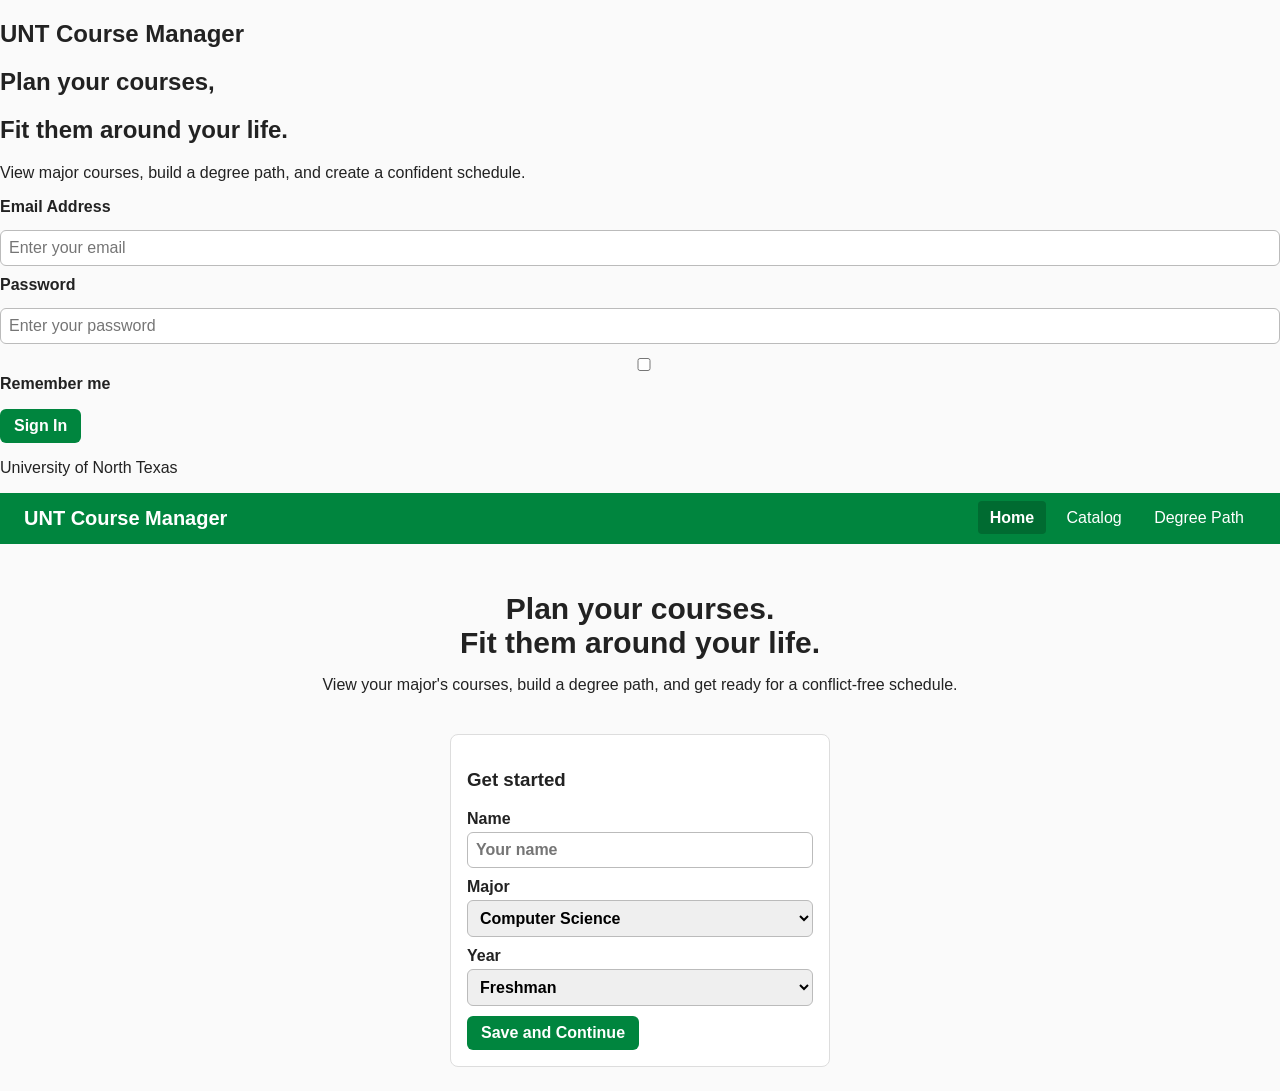
==== index_login.html @ fa164ab2 "Add files via upload" ====
<!DOCTYPE html>
<html lang="en">
<head>
<meta charset="UTF-8">
<meta name="viewport" content="width=device-width, initial-scale=1">
<title>UNT Course Manager</title>
<link rel="stylesheet" href="css/style.css">
</head>
<body>
<section id="login-page">
  <div class="login-container">

    <div class="login-logo">
      <h1>UNT Course Manager</h1>
    </div>

    <h2>Plan your courses,</h2>
    <h2>Fit them around your life.</h2>
    <p class="login-subtitle">View major courses, build a degree path, and create a confident schedule.</p>

    <form id="login-form">

      <label for="login-email">Email Address</label>
      <input
        type="email"
        id="login-email"
        placeholder="Enter your email"
        required
      >

      <label for="login-password">Password</label>
      <input
        type="password"
        id="login-password"
        placeholder="Enter your password"
        minlength="6"
        required
      >

      <div class="login-options">
        <label class="remember">
          <input type="checkbox" id="remember-me">
          Remember me
        </label>
      </div>

      <p id="login-error"></p>

      <button type="submit" class="btn login-btn">
        Sign In
      </button>

    </form>

    <p class="login-footer">
      University of North Texas
    </p>

  </div>
</section>

<header>
  <h1>UNT Course Manager</h1>
  <nav>
    <a href="#home" data-v="home">Home</a>
    <a href="#catalog" data-v="catalog">Catalog</a>
    <a href="#path" data-v="path">Degree Path</a>
  </nav>
</header>
<main>
  <section id="home" class="view">
    <div class="hero">
      <h2>Plan your courses.<br>Fit them around your life.</h2>
      <p>View your major's courses, build a degree path, and get ready for a conflict-free schedule.</p>
    </div>
    <form id="profile" class="card">
      <h3>Get started</h3>
      <label>Name <input id="p-name" required placeholder="Your name"></label>
      <label>Major
        <select id="p-major"><option>Computer Science</option><option>Information Technology</option><option>Cybersecurity</option></select>
      </label>
      <label>Year
        <select id="p-year"><option>Freshman</option><option>Sophomore</option><option>Junior</option><option>Senior</option></select>
      </label>
      <button class="btn" type="submit">Save and Continue</button>
    </form>
  </section>

  <section id="catalog" class="view">
    <h2>Major Course Catalog</h2>
    <div class="filters">
      <input id="f-search" placeholder="Search by code or title...">
      <select id="f-type"><option value="">All types</option></select>
      <select id="f-level"><option value="">All levels</option><option value="1">1000</option><option value="2">2000</option><option value="3">3000</option><option value="4">4000</option></select>
    </div>
    <table>
      <thead><tr><th>Course</th><th>Title</th><th>Type</th><th>Cr</th><th></th></tr></thead>
      <tbody id="rows"></tbody>
    </table>
    <p class="note">Sample data. Verify against the UNT catalog before the final demo.</p>
  </section>

  <section id="path" class="view">
    <h2>Degree Path</h2>
    <div class="bar-wrap"><div class="bar"><div id="bar-fill"></div></div><span id="bar-text"></span></div>
    <div class="actions">
      <button class="btn" id="suggest">Load suggested plan</button>
      <button class="btn ghost" id="clear">Clear plan</button>
    </div>
    <div id="unassigned" class="card"></div>
    <div id="grid" class="grid"></div>
  </section>
</main>
<script src="js/data.js"></script>
<script src="js/app.js"></script>
</body>
</html>
---- css/style.css ----
:root{--g:#00853E;--dg:#006B31;--lg:#E6F4EA;--gr:#f2f2f2;--tx:#222}
*{box-sizing:border-box}
body{margin:0;font-family:Segoe UI,Arial,sans-serif;color:var(--tx);background:#fafafa}
header{background:var(--g);color:#fff;display:flex;justify-content:space-between;align-items:center;padding:0 24px;flex-wrap:wrap}
header h1{font-size:20px;margin:14px 0}
nav a{color:#fff;text-decoration:none;padding:8px 12px;margin-left:4px;border-radius:4px}
nav a.active{background:var(--dg);font-weight:bold}
main{max-width:1100px;margin:0 auto;padding:24px}
.view{display:none}.view.show{display:block}
.hero{text-align:center;padding:24px 0}
.hero h2{font-size:30px;margin:0 0 10px}
.card{background:#fff;border:1px solid #ddd;border-radius:8px;padding:16px;margin:16px 0}
#profile{max-width:380px;margin:0 auto}
label{display:block;font-weight:600;margin:10px 0}
input,select{width:100%;padding:8px;margin-top:4px;border:1px solid #bbb;border-radius:6px;font:inherit}
.btn{background:var(--g);color:#fff;border:0;border-radius:6px;padding:8px 14px;font:inherit;font-weight:600;cursor:pointer}
.btn:hover{background:var(--dg)}
.btn.ghost{background:#fff;color:var(--g);border:1px solid var(--g)}
.btn.done{background:#999}
.filters{display:flex;gap:10px;margin-bottom:12px;flex-wrap:wrap}
.filters input{flex:2;min-width:200px}.filters select{flex:1;min-width:130px}
table{width:100%;border-collapse:collapse;background:#fff}
th{background:var(--g);color:#fff;text-align:left}
th,td{padding:9px 10px;border-bottom:1px solid #e5e5e5}
tr:nth-child(even) td{background:var(--gr)}
.note{color:#777;font-size:13px}
.bar-wrap{display:flex;align-items:center;gap:12px}
.bar{flex:1;max-width:420px;height:16px;background:#e3e3e3;border-radius:8px;overflow:hidden}
#bar-fill{height:100%;width:0;background:var(--g)}
.actions{margin:14px 0;display:flex;gap:10px}
.grid{display:grid;grid-template-columns:repeat(auto-fill,minmax(230px,1fr));gap:12px}
.sem{background:#fff;border:2px solid var(--g);border-radius:8px;padding:10px;min-height:120px}
.sem h4{margin:0 0 8px;color:var(--g)}
.sem .tot{font-size:12px;color:#666}.sem .tot.over{color:#b22222;font-weight:bold}
.chip{display:flex;justify-content:space-between;align-items:center;gap:6px;background:var(--lg);border:1px solid var(--g);border-radius:6px;padding:5px 8px;margin:6px 0;font-size:13px}
.chip select{width:auto;margin:0;padding:2px;font-size:12px}
.chip button{border:0;background:none;color:#b22222;cursor:pointer;font-size:15px}
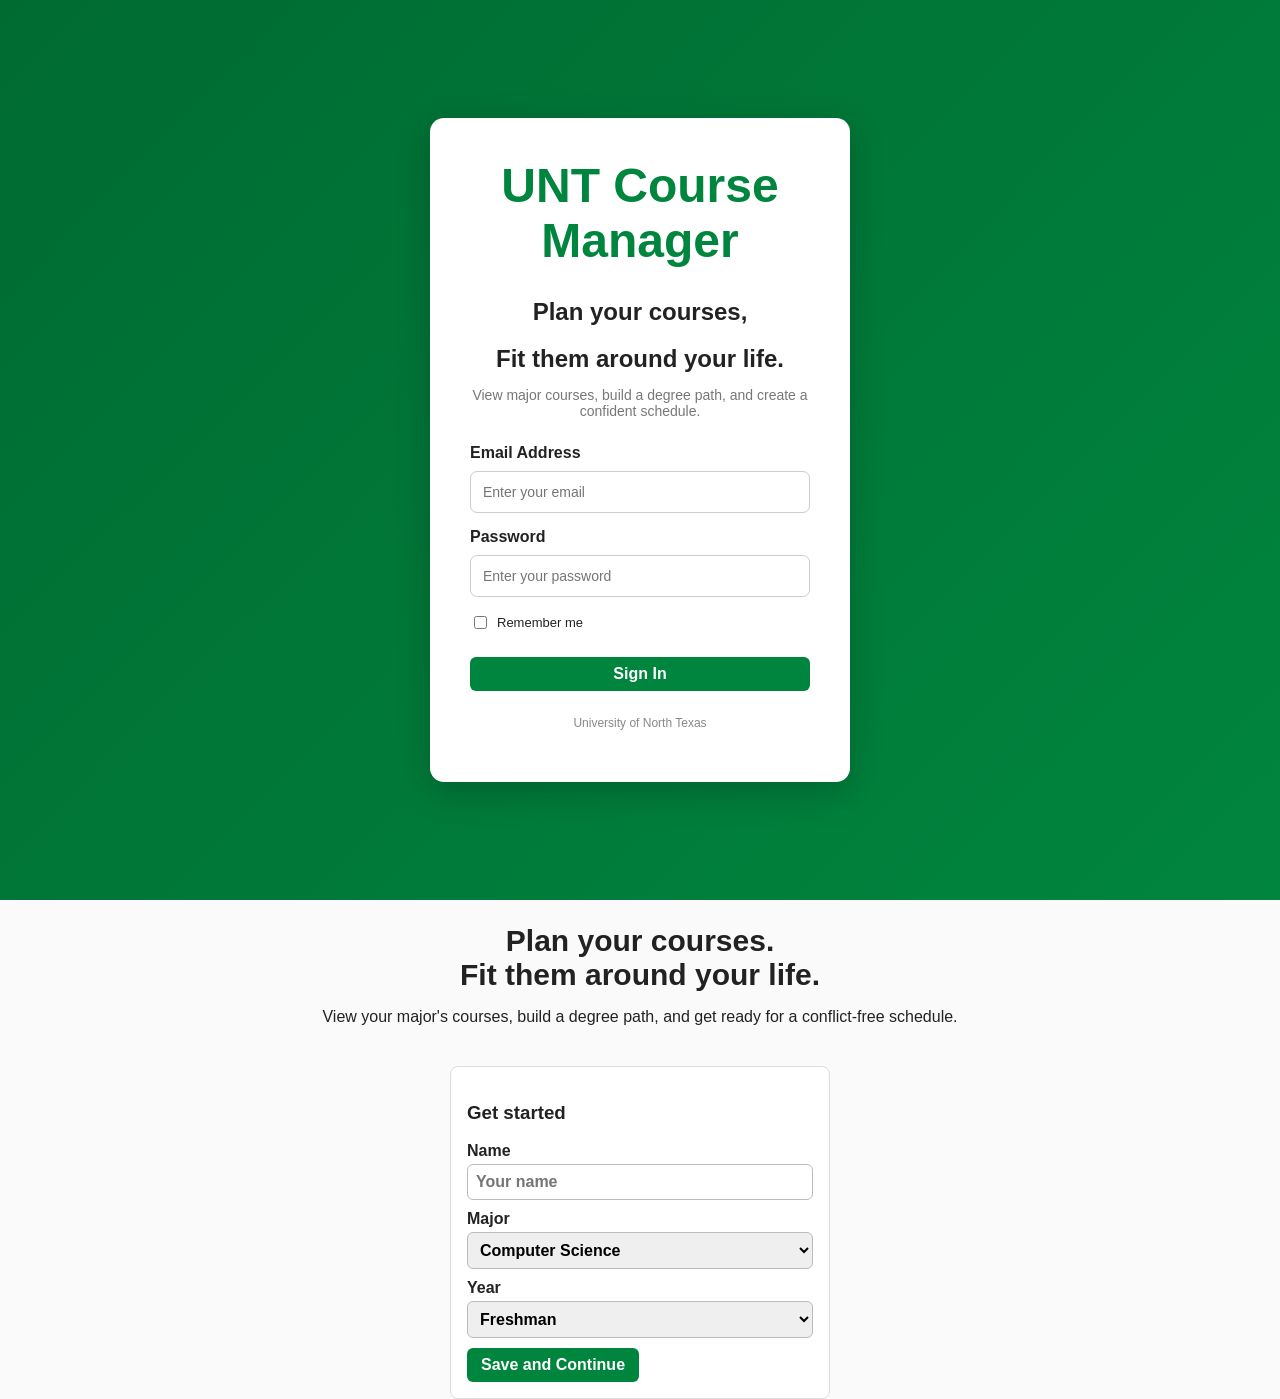
==== commit 1535c11d: "Add login styles and script to index_login.html" ====
--- a/index_login.html
+++ b/index_login.html
@@ -1,6 +1,8 @@
 <!DOCTYPE html>
 <html lang="en">
 <head>
+<link rel="stylesheet" href="css/style.css">
+<link rel="stylesheet" href="css/style_login.css">
 <meta charset="UTF-8">
 <meta name="viewport" content="width=device-width, initial-scale=1">
 <title>UNT Course Manager</title>
@@ -59,6 +61,7 @@
   </div>
 </section>
 
+<div id="app-shell" hidden>
 <header>
   <h1>UNT Course Manager</h1>
   <nav>
@@ -68,6 +71,7 @@
   </nav>
 </header>
 <main>
+</div>
   <section id="home" class="view">
     <div class="hero">
       <h2>Plan your courses.<br>Fit them around your life.</h2>
@@ -112,6 +116,6 @@
   </section>
 </main>
 <script src="js/data.js"></script>
-<script src="js/app.js"></script>
+<script src="js/app_login.js"></script>
 </body>
 </html>
--- a/css/style_login.css
+++ b/css/style_login.css
@@ -0,0 +1,57 @@
+:root{--g:#00853E;--dg:#006B31;--lg:#E6F4EA;--gr:#f2f2f2;--tx:#222}
+*{box-sizing:border-box}
+body{margin:0;font-family:Segoe UI,Arial,sans-serif;color:var(--tx);background:#fafafa}
+header{background:var(--g);color:#fff;display:flex;justify-content:space-between;align-items:center;padding:0 24px;flex-wrap:wrap}
+header h1{font-size:20px;margin:14px 0}
+nav a{color:#fff;text-decoration:none;padding:8px 12px;margin-left:4px;border-radius:4px}
+nav a.active{background:var(--dg);font-weight:bold}
+main{max-width:1100px;margin:0 auto;padding:24px}
+.view{display:none}.view.show{display:block}
+.hero{text-align:center;padding:24px 0}
+.hero h2{font-size:30px;margin:0 0 10px}
+.card{background:#fff;border:1px solid #ddd;border-radius:8px;padding:16px;margin:16px 0}
+#profile{max-width:380px;margin:0 auto}
+label{display:block;font-weight:600;margin:10px 0}
+input,select{width:100%;padding:8px;margin-top:4px;border:1px solid #bbb;border-radius:6px;font:inherit}
+.btn{background:var(--g);color:#fff;border:0;border-radius:6px;padding:8px 14px;font:inherit;font-weight:600;cursor:pointer}
+.btn:hover{background:var(--dg)}
+.btn.ghost{background:#fff;color:var(--g);border:1px solid var(--g)}
+.btn.done{background:#999}
+.filters{display:flex;gap:10px;margin-bottom:12px;flex-wrap:wrap}
+.filters input{flex:2;min-width:200px}.filters select{flex:1;min-width:130px}
+table{width:100%;border-collapse:collapse;background:#fff}
+th{background:var(--g);color:#fff;text-align:left}
+th,td{padding:9px 10px;border-bottom:1px solid #e5e5e5}
+tr:nth-child(even) td{background:var(--gr)}
+.note{color:#777;font-size:13px}
+.bar-wrap{display:flex;align-items:center;gap:12px}
+.bar{flex:1;max-width:420px;height:16px;background:#e3e3e3;border-radius:8px;overflow:hidden}
+#bar-fill{height:100%;width:0;background:var(--g)}
+.actions{margin:14px 0;display:flex;gap:10px}
+.grid{display:grid;grid-template-columns:repeat(auto-fill,minmax(230px,1fr));gap:12px}
+.sem{background:#fff;border:2px solid var(--g);border-radius:8px;padding:10px;min-height:120px}
+.sem h4{margin:0 0 8px;color:var(--g)}
+.sem .tot{font-size:12px;color:#666}.sem .tot.over{color:#b22222;font-weight:bold}
+.chip{display:flex;justify-content:space-between;align-items:center;gap:6px;background:var(--lg);border:1px solid var(--g);border-radius:6px;padding:5px 8px;margin:6px 0;font-size:13px}
+.chip select{width:auto;margin:0;padding:2px;font-size:12px}
+.chip button{border:0;background:none;color:#b22222;cursor:pointer;font-size:15px}
+
+#login-page {min-height: 100vh;display: flex;justify-content: center;align-items: center;padding: 20px;background: linear-gradient(135deg, #006B31, #00853E);}
+.login-container {width: 100%;max-width: 420px;background: white;padding: 40px;border-radius: 14px;box-shadow: 0 10px 35px rgba(0,0,0,0.2);}
+.login-logo {text-align: center;margin-bottom: 30px;}
+.login-logo h1 {color: var(--g);font-size: 48px;margin: 0;font-weight: 800;}
+.login-logo p {color: #666;font-size: 13px;letter-spacing: 3px;margin: 5px 0;font-weight: bold;}
+.login-container h2 {text-align: center;margin-bottom: 8px;color: #222;}
+.login-subtitle {text-align: center;color: #777;font-size: 14px;margin-bottom: 25px;}
+.login-container label {display: block;font-weight: 600;margin: 15px 0 5px;}
+.login-container input:not([type="checkbox"]) {width: 100%;padding: 12px;border: 1px solid #ccc;border-radius: 7px;font-size: 14px;}
+.login-container input:focus {outline: none;border-color: var(--g);box-shadow: 0 0 4px rgba(0,133,62,0.3);}
+.login-options {display: flex;justify-content: space-between;align-items: center;margin: 15px 0;}
+.login-options .remember {display: flex;align-items: center;gap: 7px;margin: 0;font-size: 13px;font-weight: normal;}
+.login-options input {width: auto;}
+.login-btn {width: 100%;padding: 12px;margin-top: 10px;font-size: 16px;}
+#login-error {color: #c62828;font-size: 13px;text-align: center;}
+.login-footer {text-align: center;color: #888;font-size: 12px;margin-top: 25px;}
+.logout-btn {margin-left: 12px;background: #fff;color: var(--g);}
+.logout-btn:hover {background: #e6f4ea;}
+@media(max-width: 480px) {.login-container {padding: 28px 22px;}}
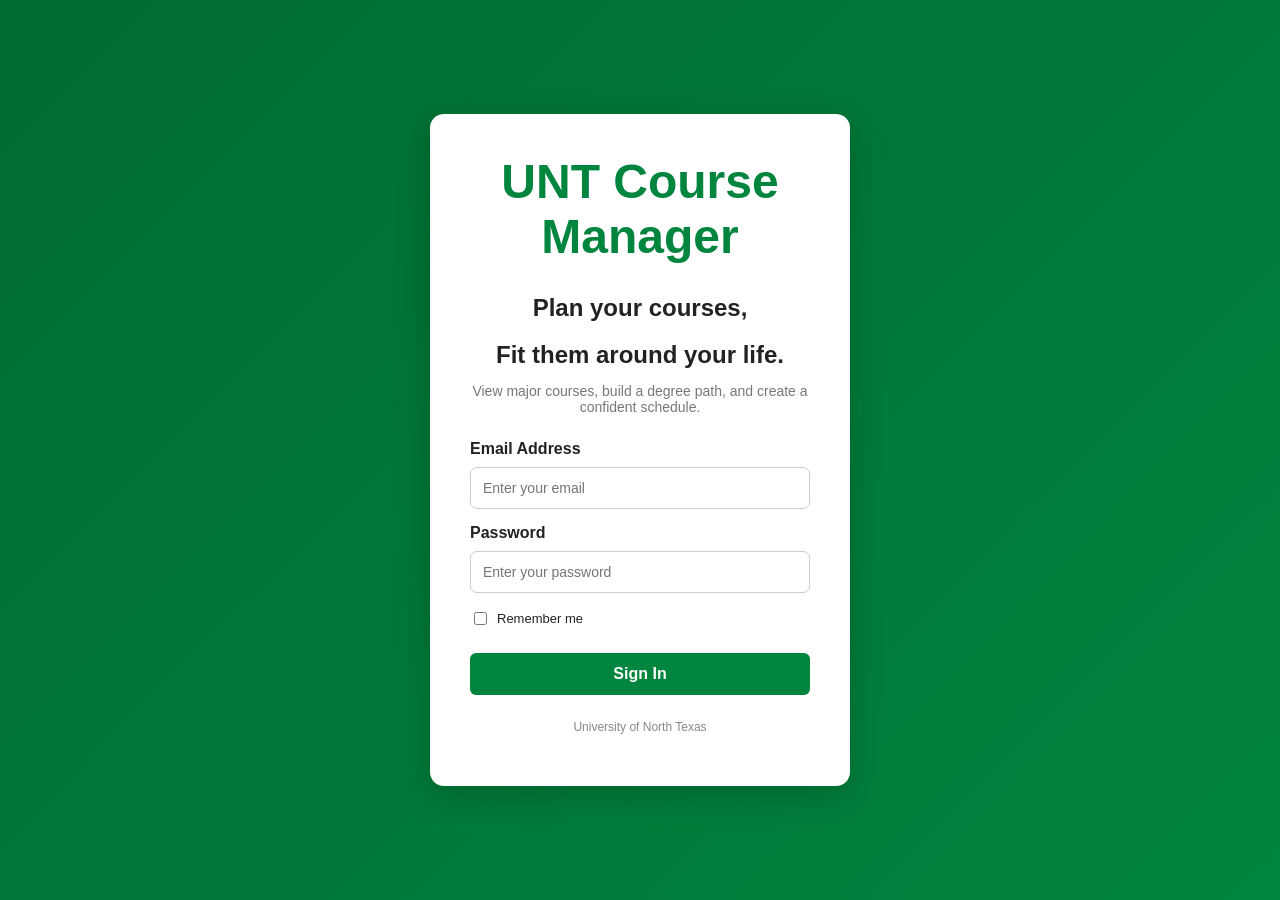
==== commit fcc103a3: "Fix duplicate stylesheet links in index_login.html" ====
--- a/index_login.html
+++ b/index_login.html
@@ -1,12 +1,11 @@
 <!DOCTYPE html>
 <html lang="en">
 <head>
-<link rel="stylesheet" href="css/style.css">
-<link rel="stylesheet" href="css/style_login.css">
 <meta charset="UTF-8">
 <meta name="viewport" content="width=device-width, initial-scale=1">
 <title>UNT Course Manager</title>
 <link rel="stylesheet" href="css/style.css">
+<link rel="stylesheet" href="css/style_login.css">
 </head>
 <body>
 <section id="login-page">
@@ -68,10 +67,10 @@
     <a href="#home" data-v="home">Home</a>
     <a href="#catalog" data-v="catalog">Catalog</a>
     <a href="#path" data-v="path">Degree Path</a>
+    <a href="#transfer" data-v="transfer">Credit Transfer</a>
   </nav>
 </header>
 <main>
-</div>
   <section id="home" class="view">
     <div class="hero">
       <h2>Plan your courses.<br>Fit them around your life.</h2>
@@ -104,6 +103,92 @@
     <p class="note">Sample data. Verify against the UNT catalog before the final demo.</p>
   </section>
 
+  <section id="transfer" class="view">
+  <h2>Credit Transfer Center</h2>
+  <p>Manage courses transferred from other colleges and universities.</p>
+
+  <div class="transfer-summary">
+    <div class="transfer-stat">
+      <h3 id="transfer-total">0</h3>
+      <p>Total Submitted</p>
+    </div>
+    <div class="transfer-stat">
+      <h3 id="transfer-approved">0</h3>
+      <p>Approved Credits</p>
+    </div>
+    <div class="transfer-stat">
+      <h3 id="transfer-pending">0</h3>
+      <p>Pending Credits</p>
+    </div>
+    <div class="transfer-stat">
+      <h3 id="transfer-rejected">0</h3>
+      <p>Rejected Credits</p>
+    </div>
+  </div>
+
+  <form id="transfer-form" class="card">
+    <h3>Add Transfer Course</h3>
+
+    <label>Previous Institution
+      <input id="transfer-school"
+        placeholder="Example: Dallas College" required>
+    </label>
+
+    <label>Previous Course Code
+      <input id="transfer-code"
+        placeholder="Example: ENGL 1301" required>
+    </label>
+
+    <label>Course Title
+      <input id="transfer-title"
+        placeholder="Example: Composition I" required>
+    </label>
+
+    <label>Credit Hours
+      <input id="transfer-credits"
+        type="number" min="1" max="12" required>
+    </label>
+
+    <label>UNT Equivalent (Optional)
+      <input id="transfer-equivalent"
+        placeholder="Example: ENGL 1310">
+    </label>
+
+    <button class="btn" type="submit">
+      Submit Transfer Course
+    </button>
+  </form>
+
+  <div class="card">
+    <h3>Transfer Course Records</h3>
+
+    <div class="filters">
+      <select id="transfer-filter">
+        <option value="">All Statuses</option>
+        <option value="Pending">Pending</option>
+        <option value="Approved">Approved</option>
+        <option value="Rejected">Rejected</option>
+      </select>
+    </div>
+
+    <div class="transfer-table-wrap">
+      <table>
+        <thead>
+          <tr>
+            <th>Institution</th>
+            <th>Course</th>
+            <th>UNT Equivalent</th>
+            <th>Credits</th>
+            <th>Status</th>
+            <th>Action</th>
+          </tr>
+        </thead>
+        <tbody id="transfer-rows"></tbody>
+      </table>
+    </div>
+  </div>
+</section>
+
   <section id="path" class="view">
     <h2>Degree Path</h2>
     <div class="bar-wrap"><div class="bar"><div id="bar-fill"></div></div><span id="bar-text"></span></div>
@@ -115,6 +200,7 @@
     <div id="grid" class="grid"></div>
   </section>
 </main>
+</div>
 <script src="js/data.js"></script>
 <script src="js/app_login.js"></script>
 </body>
--- a/css/style_login.css
+++ b/css/style_login.css
@@ -55,3 +55,16 @@
 .logout-btn {margin-left: 12px;background: #fff;color: var(--g);}
 .logout-btn:hover {background: #e6f4ea;}
 @media(max-width: 480px) {.login-container {padding: 28px 22px;}}
+
+.transfer-summary {display: grid;grid-template-columns: repeat(4, 1fr);gap: 12px;margin: 20px 0;}
+.transfer-stat {background: white;border: 1px solid #ddd;border-radius: 8px;padding: 16px;text-align: center;}
+.transfer-stat h3 {color: var(--g);font-size: 28px;margin: 0;}
+.transfer-stat p {color: #666;font-size: 13px;margin-bottom: 0;}
+#transfer-form {max-width: 550px;}
+#transfer-form button {margin-top: 10px;}
+.status-select {min-width: 110px;padding: 6px;margin: 0;}
+.transfer-delete {background: #c62828;color: white;border: none;border-radius: 5px;padding: 6px 10px;cursor: pointer;}
+.transfer-delete:hover {background: #991b1b;}
+.transfer-table-wrap {overflow-x: auto;}
+@media(max-width: 650px) {.transfer-summary {grid-template-columns: repeat(2, 1fr);}
+.transfer-table-wrap table {min-width: 700px;}}
